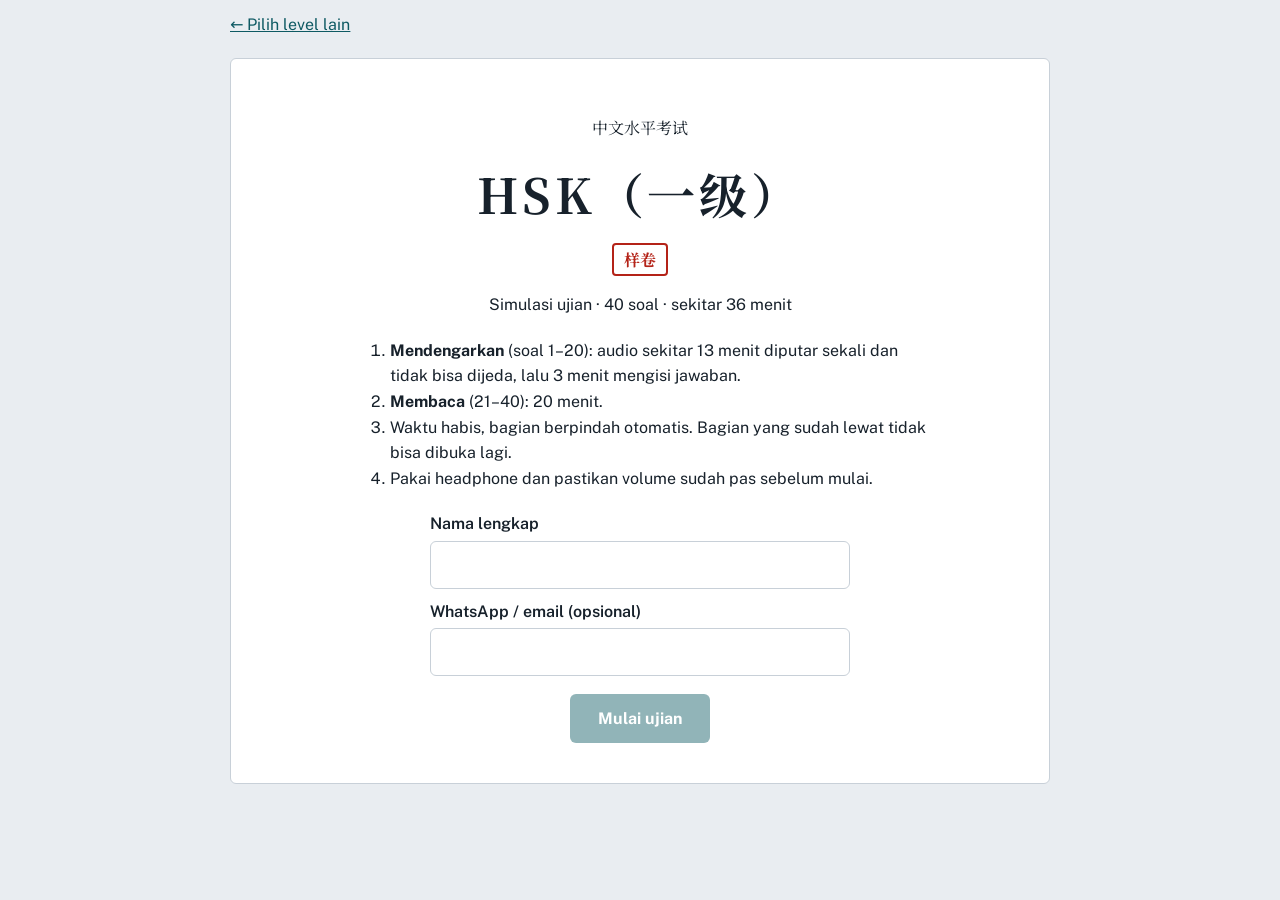
==== hsk1/index.html @ e634d847 "Add HSK 1 mock test and a mistake log for every level Co-Authored-By: Claude Opus 5.5 <noreply@anthr" ====
<!doctype html>
<html lang="id"><head><meta charset="utf-8">
<meta name="viewport" content="width=device-width, initial-scale=1, viewport-fit=cover">
<title>HSK 1 Mock Test</title>
<link rel="manifest" href="/manifest.webmanifest">
<meta name="theme-color" content="#0e5a63">
<link rel="icon" type="image/png" sizes="32x32" href="/icons/favicon-32.png">
<link rel="apple-touch-icon" href="/icons/apple-touch-icon.png">
<meta name="apple-mobile-web-app-capable" content="yes">
<meta name="mobile-web-app-capable" content="yes">
<meta name="apple-mobile-web-app-title" content="HSK Simulator">
<link href="https://fonts.googleapis.com/css2?family=Noto+Serif+SC:wght@400;700&family=Public+Sans:wght@400;600;700&display=swap" rel="stylesheet">
<style>
:root{--bg:#e9edf1;--paper:#fff;--ink:#17212b;--mute:#5b6773;--line:#c8d0d8;--on:#0e5a63;--onbg:#dff0f2;--red:#b42318;--ok:#1b7a3d;box-sizing:border-box;padding-top:env(safe-area-inset-top,0px);padding-bottom:env(safe-area-inset-bottom,0px)}
@media (prefers-color-scheme:dark){:root:not([data-theme="light"]){--bg:#10161c;--paper:#18212a;--ink:#e8edf1;--mute:#9aa7b3;--line:#33404c;--on:#5cc4cf;--onbg:#173238;--red:#ff8a7a;--ok:#6fd08c}}
:root[data-theme="dark"]{--bg:#10161c;--paper:#18212a;--ink:#e8edf1;--mute:#9aa7b3;--line:#33404c;--on:#5cc4cf;--onbg:#173238;--red:#ff8a7a;--ok:#6fd08c}
html{scroll-padding-top:150px}
body{margin:0;background:var(--bg);color:var(--ink);font:16px/1.6 "Public Sans",system-ui,sans-serif}
.zh{font-family:"Noto Serif SC","Songti SC","SimSun",serif}
main{max-width:820px;margin:0 auto;padding:12px 12px 60px}
.paper{background:var(--paper);border:1px solid var(--line);border-radius:6px;padding:20px 22px;margin:12px 0}
.cover{text-align:center;padding:40px 22px}
.cover h1{font-size:3rem;margin:.2em 0;letter-spacing:.08em}
.cover ol{text-align:left;max-width:540px;margin:20px auto}
.seal{display:inline-block;border:2px solid var(--red);color:var(--red);padding:2px 10px;border-radius:4px;font-weight:700}
.back{display:inline-block;margin-bottom:8px;color:var(--on)}
button{font:inherit;cursor:pointer}
.go{background:var(--on);color:var(--paper);border:0;border-radius:6px;padding:12px 28px;font-weight:700}
.go:disabled{opacity:.45;cursor:not-allowed}
.who{max-width:420px;margin:0 auto 18px;text-align:left;display:grid;gap:10px}.who label{display:grid;gap:4px;font-weight:600}.who input{font:inherit;padding:10px;border:1px solid var(--line);border-radius:6px;background:var(--paper);color:var(--ink)}
.bar{position:sticky;top:env(safe-area-inset-top,0px);z-index:5;background:var(--paper);border-bottom:2px solid var(--on);padding:8px 12px}
.bar .row{max-width:820px;margin:0 auto;display:flex;gap:12px;align-items:center;flex-wrap:wrap}
.bar .nm{flex:1;min-width:140px}.bar small{display:block;color:var(--mute)}
.tm{font:700 1.9rem/1 "Public Sans",sans-serif;font-variant-numeric:tabular-nums}.tm.low{color:var(--red)}
.fin{background:none;border:1px solid var(--line);color:var(--ink);border-radius:6px;padding:6px 12px}
.chips{max-width:820px;margin:6px auto 0;display:flex;flex-wrap:wrap;gap:4px}
.chip{min-width:30px;height:26px;border:1px solid var(--line);background:none;color:var(--mute);border-radius:4px;font-size:.8rem;padding:0}
.chip.done{background:var(--on);border-color:var(--on);color:var(--paper)}
.blk h2{margin:0 0 4px;font-size:1.15rem}.note{color:var(--mute);margin:0 0 10px}
.pz{display:inline-flex;flex-direction:column;align-items:flex-start;line-height:1.25}
.pz small{font-family:"Public Sans",sans-serif;color:var(--mute);font-size:.72rem}
.imgs{display:grid;grid-template-columns:repeat(auto-fill,minmax(140px,1fr));gap:10px;margin:10px 0}
.imgs figure{margin:0;text-align:center;background:#fff;border:1px solid var(--line);border-radius:6px;padding:6px}
.imgs img{max-width:100%;height:110px;object-fit:contain}.imgs figcaption{font-weight:700;color:#17212b}
.bank{display:grid;grid-template-columns:repeat(auto-fit,minmax(150px,1fr));gap:6px 14px;padding:10px 14px;margin:8px 0;background:var(--bg);border-radius:6px}
.bank div{display:flex;gap:8px;align-items:flex-end}
.q{display:flex;gap:10px;align-items:flex-start;flex-wrap:wrap;padding:10px 0;border-top:1px solid var(--line)}
.no{min-width:28px;font-variant-numeric:tabular-nums}
.t{flex:1 1 280px;font-size:1.08rem;display:flex;flex-direction:column;gap:6px}
.t .star{color:var(--mute)}
.opts{display:grid;grid-template-columns:repeat(auto-fit,minmax(150px,1fr));gap:6px;flex-basis:100%;padding-left:38px}
.opts.l{display:flex;flex-wrap:wrap}
.ch{border:1px solid var(--line);background:var(--paper);color:var(--ink);border-radius:6px;min-height:44px;padding:6px 12px;text-align:left;display:flex;gap:8px;align-items:flex-end}
.opts.l .ch{min-width:46px;justify-content:center}
.ch.on{background:var(--on);border-color:var(--on);color:var(--paper)}.ch.on small{color:var(--paper)}
.ch.pic{flex-direction:column;align-items:center;background:#fff;color:#17212b;padding:6px}.ch.pic img{height:96px;max-width:100%;object-fit:contain}
.ch.pic.on{outline:3px solid var(--on);outline-offset:-3px;background:var(--onbg)}
:focus-visible{outline:3px solid var(--on);outline-offset:2px}
.sum{display:grid;grid-template-columns:repeat(auto-fit,minmax(150px,1fr));gap:10px}
.card{border:1px solid var(--line);border-radius:6px;padding:12px}.card b{font-size:1.8rem;display:block}
table{width:100%;border-collapse:collapse;font-size:.92rem}th,td{padding:5px 8px;border-bottom:1px solid var(--line);text-align:left}
.r-ok td:last-child{color:var(--ok)}.r-no td:last-child{color:var(--red)}
.tw{overflow-x:auto}.sent{font-weight:600}
</style></head><body>
<form name="hasil-hsk1" data-netlify="true" netlify-honeypot="bot-field" hidden>
<input name="bot-field"><input name="nama"><input name="kontak"><input name="mendengarkan"><input name="membaca"><input name="total_otomatis"><input name="mulai"><input name="selesai"><input name="durasi_menit"><textarea name="jawaban_1_40"></textarea>
</form>
<main id="app"></main>
<audio id="au" preload="auto" src="listening.mp3"></audio>
<script>
const KEY='CABAC'+'CAABC'+'EFBDA'+'ABCAC'+'FADBC'+'DECBA'+'FABCE'+'BBCCA';
const k=n=>KEY[n-1];
// [pinyin, hanzi]
const OP={
6:[['xīngqīsì','星期四'],['sān kuài qián','三块钱'],['wǔ kǒu rén','五口人']],
7:[['qiánbian','前边'],['zuò fàn','做饭'],['bú kèqi','不客气']],
8:[['bú huì','不会'],['xiě zì','写字'],['zuótiān wǎnshang','昨天晚上']],
9:[['hǎowánr','好玩儿'],['wán diànnǎo','玩电脑'],['shàng dàxué le','上大学了']],
10:[['Hànyǔ kè','汉语课'],['nán xuéshēng','男学生'],['wǒ yě bú rènshi','我也不认识']],
16:[['bìng le','病了'],['méi lái shàngxué','没来上学'],['bù xiǎng shuìjiào','不想睡觉']],
17:[['mài chē','卖车'],['dǎ diànhuà','打电话'],['zhǎo shǒujī','找手机']],
18:[['hěn xīn','很新'],['tài guì le','太贵了'],['bù hǎokàn','不好看']],
19:[['xuéxiào lǐbian','学校里边'],['yīyuàn hòubian','医院后边'],['chāoshì hòumiàn','超市后面']],
20:[['yí gè yuè','一个月'],['sān gè yuè','三个月'],['liù gè yuè','六个月']],
36:[['xiǎoxuéshēng','小学生'],['tā de jiārén','他的家人'],['tā nánpéngyou','他男朋友']],
37:[['shàngbān','上班'],['kàn diànyǐng','看电影'],['jiàn tóngxué','见同学']],
38:[['bāozi','包子'],['miànbāo','面包'],['miàntiáor','面条儿']],
39:[['','8:00'],['','9:00'],['','9:30']],
40:[['gōngzuò máng','工作忙'],['hái zài dúshū','还在读书'],['dào guówài le','到国外了']]};
const TX={
21:['Wáng xiānsheng, zàijiàn.','王先生，再见。'],22:['Dìdi hěn ài chàng gē.','弟弟很爱唱歌。'],23:['Zǎofàn chī jīdàn hé niúnǎi, zěnmeyàng?','早饭吃鸡蛋和牛奶，怎么样？'],24:['Jīntiān shì mèimei shàng xiǎoxué de dì-yī tiān.','今天是妹妹上小学的第一天。'],25:['Zǎoshang xià yǔ le, yǒudiǎnr lěng.','早上下雨了，有点儿冷。'],
26:['Tā shì shéi?','她是谁？'],27:['Duìbuqǐ.','对不起。'],28:["Nǐ nǚ'ér duō dà le?",'你女儿多大了？'],29:['Nǐ zěnme huí xuéxiào?','你怎么回学校？'],30:['Qǐngwèn, zhège diànshì duōshao qián?','请问，这个电视多少钱？'],
31:['Jīntiān shūdiàn li yǒu (　) duō xiǎopéngyǒu.','今天书店里有（　）多小朋友。'],32:['Tāmen (　) xuéle Zhōngwén.','他们（　）学了中文。'],33:['Wǒ juéde dì-èr gè bēizi (　), mǎi nàge ba.','我觉得第二个杯子（　），买那个吧。'],34:['Xiàkè, tóngxuémen (　) yíxià.','下课，同学们（　）一下。'],35:['A: Nǐ shuō shénme? Wǒ méi tīngjiàn.  B: Wǒ shuō, wǒ míngtiān báitiān yǒu (　), bù néng lái le.','A：你说什么？我没听见。　B：我说，我明天白天有（　），不能来了。'],
36:['Tā jiào Duōduo, shì wǒ de hǎopéngyou, yě shì wǒ de jiārén.','它叫多多，是我的好朋友，也是我的家人。','“Duōduo” shì:','★“多多”是：'],
37:['Wǒ xīngqītiān bú shàngbān, yào hé háizi qù kàn diànyǐng.','我星期天不上班，要和孩子去看电影。','Tā xīngqītiān yào:','★ 他星期天要：'],
38:['Māma zhōngwǔ zuòle miàntiáor, dàjiā dōu juéde hǎochī.','妈妈中午做了面条儿，大家都觉得好吃。','Dàjiā juéde shénme hǎochī?','★ 大家觉得什么好吃？'],
39:['Bā diǎn tài zǎo le, wǒmen jiǔ diǎn bàn jiàn ba.','八点太早了，我们九点半见吧。','Tā xiǎng jǐ diǎn jiàn?','★ 他想几点见？'],
40:['Wǒ jiějie shì yīshēng, tā gōngzuò hěn máng.','我姐姐是医生，她工作很忙。','Jiějie:','★ 姐姐：']};
const pz=(p,z)=>`<span class="pz">${p?`<small>${p}</small>`:''}<span class="zh">${z}</span></span>`;
const R=(a,b)=>Array.from({length:b-a+1},(_,i)=>a+i);
const IMG=(pre,n)=>`<div class="imgs">${'ABCDEF'.slice(0,n).split('').map(L=>`<figure><img src="img/${pre}${L}.jpg" alt="Gambar ${L}"><figcaption>${L}</figcaption></figure>`).join('')}</div>`;
const BANK=a=>`<div class="bank">${a.map(x=>`<div><b>${x[0]}</b>${pz(x[1],x[2])}</div>`).join('')}</div>`;
const B=[
{sec:0,title:'第一部分',note:'第 1～5 题：听录音，选出正确的图片。',qs:R(1,5),kind:'pic3'},
{sec:0,title:'第二部分',note:'第 6～10 题：听录音，选出正确答案。',qs:R(6,10),kind:'op'},
{sec:0,title:'第三部分',note:'第 11～15 题：听对话，选出对应的图片。例如：你好！很高兴认识你。→ C',html:IMG('l',6),qs:R(11,15),kind:'let6'},
{sec:0,title:'第四部分',note:'第 16～20 题：听录音和问题，选出正确答案。',qs:R(16,20),kind:'op'},
{sec:1,title:'第一部分',note:'第 21～25 题：选出与句子对应的图片。例如：我很喜欢这本书。→ E',html:IMG('r',6),qs:R(21,25),kind:'let6'},
{sec:1,title:'第二部分',note:'第 26～30 题：选出合适的回答。例如：你喝水吗？→ F',html:BANK([['A','yuán.','2500 元。'],['B','Zuò chūzūchē.','坐出租车。'],['C','Shí suì le.','十岁了。'],['D','Wǒ nǚpéngyou.','我女朋友。'],['E','Méi guānxi.','没关系。'],['F','Hǎo de, xièxie!','好的，谢谢！']]),qs:R(26,30),kind:'let6'},
{sec:1,title:'第三部分',note:'第 31～35 题：选词填空。例如：你（D）什么名字？',html:BANK([['A','shàngwǔ','上午'],['B','piàoliang','漂亮'],['C','xiūxi','休息'],['D','jiào','叫'],['E','shì','事'],['F','hěn','很']]),qs:R(31,35),kind:'let6'},
{sec:1,title:'第四部分',note:'第 36～40 题：读句子，选出正确答案。',qs:R(36,40),kind:'op'}];
const KIND={};B.forEach(b=>b.qs.forEach(n=>KIND[n]=b.kind));
const ST=[{n:'听力 · Mendengarkan',a:1,b:20},{n:'阅读 · Membaca',a:21,b:40,min:20}];
const PART=n=>(n<=20?'Mendengarkan':'Membaca')+' · Bagian '+(((n-1)%20)/5+1|0);
const $=s=>document.querySelector(s),app=$('#app'),au=$('#au'),A={};
let stage=-1,end=0,timer,U={nama:'',kontak:''},T0=0;
const fmt=s=>String(Math.floor(s/60)).padStart(2,'0')+':'+String(s%60).padStart(2,'0');
const btn=(n,v,inner,cls='')=>`<button type="button" class="ch ${cls}${A[n]==v?' on':''}" data-n="${n}" data-v="${v}">${inner}</button>`;
function intro(){app.innerHTML=`<a class="back" href="../">← Pilih level lain</a><section class="paper cover"><p class="zh">中文水平考试</p><h1 class="zh">HSK（一级）</h1><span class="seal zh">样卷</span>
<p>Simulasi ujian · 40 soal · sekitar 36 menit</p>
<ol><li><b>Mendengarkan</b> (soal 1–20): audio sekitar 13 menit diputar sekali dan tidak bisa dijeda, lalu 3 menit mengisi jawaban.</li><li><b>Membaca</b> (21–40): 20 menit.</li><li>Waktu habis, bagian berpindah otomatis. Bagian yang sudah lewat tidak bisa dibuka lagi.</li><li>Pakai headphone dan pastikan volume sudah pas sebelum mulai.</li></ol>
<div class="who"><label>Nama lengkap<input id="nm" autocomplete="name" required></label><label>WhatsApp / email (opsional)<input id="kt" autocomplete="email"></label></div>
<button class="go" id="start" disabled>Mulai ujian</button></section>`;
const nm=$('#nm'),kt=$('#kt'),st=$('#start');nm.oninput=()=>st.disabled=!nm.value.trim();
st.onclick=()=>{U={nama:nm.value.trim(),kontak:kt.value.trim()};T0=Date.now();run(0)}}
function qHTML(n){const K=KIND[n],no=`<b class="no">${n}</b>`,t=TX[n];
const txt=t?`<span class="t">${pz(t[0],t[1])}${t[2]?`<span class="star">${pz(t[2],t[3])}</span>`:''}</span>`:'';
if(K=='pic3')return `<div class="q" id="q${n}">${no}<div class="opts">${'ABC'.split('').map(L=>btn(n,L,`<img src="img/q${n}${L}.jpg" alt="Gambar ${L}"><b>${L}</b>`,'pic')).join('')}</div></div>`;
if(K=='let6')return `<div class="q" id="q${n}">${no}${txt}<div class="opts l">${'ABCDEF'.split('').map(L=>btn(n,L,`<b>${L}</b>`)).join('')}</div></div>`;
return `<div class="q" id="q${n}">${no}${txt}<div class="opts">${OP[n].map((o,i)=>btn(n,'ABC'[i],`<b>${'ABC'[i]}</b>${pz(o[0],o[1])}`)).join('')}</div></div>`}
function bHTML(b){return `<section class="paper blk"><h2 class="zh">${b.title}</h2>${b.note?`<p class="note zh">${b.note}</p>`:''}${b.html||''}${b.qs.map(qHTML).join('')}</section>`}
function run(i){stage=i;const S=ST[i];
const dur=isFinite(au.duration)?Math.ceil(au.duration):795;
end=Date.now()+(i==0?dur+180:S.min*60)*1000;
let c='';for(let n=S.a;n<=S.b;n++)c+=`<button class="chip${A[n]?' done':''}" id="c${n}" data-go="${n}">${n}</button>`;
app.innerHTML=`<header class="bar"><div class="row"><div class="nm"><b class="zh">${S.n}</b><small id="lab"></small></div><span class="tm" id="tm" role="timer">--:--</span><button class="fin" id="fin">Selesai bagian ini</button><button class="fin" id="pl" hidden>Putar audio</button></div><div class="chips">${c}</div></header>`+B.filter(b=>b.sec==i).map(bHTML).join('');
scrollTo(0,0);
$('#fin').onclick=function(){if(this.dataset.c)return next();this.dataset.c=1;this.textContent=(stage==0&&!au.ended)?'Audio akan berhenti. Klik lagi':'Yakin? Klik lagi';setTimeout(()=>{delete this.dataset.c;this.textContent='Selesai bagian ini'},4000)};
if(i==0){$('#pl').onclick=()=>{au.play();$('#pl').hidden=true};au.currentTime=0;au.play().catch(()=>{$('#pl').hidden=false})}
clearInterval(timer);timer=setInterval(tick,500);tick()}
function tick(){const s=Math.max(0,Math.round((end-Date.now())/1000)),t=$('#tm');if(!t)return;t.textContent=fmt(s);t.classList.toggle('low',s<180);
const lab=$('#lab');if(stage==0){lab.textContent=au.ended?'Audio selesai. Isi dan periksa jawabanmu.':'Audio sedang diputar'}else lab.textContent='Sisa waktu bagian ini';
if(s<=0)next()}
function next(){au.pause();clearInterval(timer);stage<1?run(stage+1):result()}
app.addEventListener('click',e=>{const b=e.target.closest('.ch');if(b){const n=b.dataset.n;A[n]=A[n]==b.dataset.v?'':b.dataset.v;document.querySelectorAll(`.ch[data-n="${n}"]`).forEach(x=>x.classList.toggle('on',x.dataset.v==A[n]));mark(n);return}
const g=e.target.closest('[data-go]');if(g)$('#q'+g.dataset.go)?.scrollIntoView({behavior:'smooth',block:'start'})});
function mark(n){const c=$('#c'+n);if(c)c.classList.toggle('done',!!A[n])}
const ok=n=>A[n]==k(n);
const cnt=(a,b)=>{let c=0;for(let n=a;n<=b;n++)if(ok(n))c++;return c};
function result(){stage=2;const c1=cnt(1,20),c2=cnt(21,40),tot=c1+c2;let rows='';
for(let n=1;n<=40;n++)rows+=`<tr class="${ok(n)?'r-ok':'r-no'}"><td>${n}</td><td>${A[n]||'–'}</td><td>${k(n)}</td><td>${ok(n)?'Benar':'Salah'}</td></tr>`;
app.innerHTML=`<section class="paper" id="res"><h2>Hasil ujian</h2><div class="sum" id="sum"><div class="card"><span class="zh">听力 Mendengarkan</span><b>${c1}/20</b>${c1*5}%</div><div class="card"><span class="zh">阅读 Membaca</span><b>${c2}/20</b>${c2*5}%</div><div class="card"><span>Total</span><b>${tot}/40</b>${Math.round(tot/40*100)}%</div></div>
<p class="note">Persentase adalah perkiraan sederhana (jumlah benar dibagi jumlah soal), bukan konversi skor resmi HSK.</p></section>
<section class="paper"><h2>Lembar jawaban 1–40</h2><div class="tw"><table><thead><tr><th>No</th><th>Jawabanmu</th><th>Kunci</th><th>Hasil</th></tr></thead><tbody>${rows}</tbody></table></div><p><button class="go" onclick="location.reload()">Ulangi ujian</button></p></section>`;
scrollTo(0,0);send(c1,c2);
HSKLog.render($('#res'),{level:'HSK 1',name:U.nama,items:R(1,40).filter(n=>!ok(n)).map(n=>({q:n,section:PART(n),text:TX[n]?TX[n][1]+(TX[n][3]?' '+TX[n][3]:''):'',my:A[n],key:k(n)}))})}
function send(c1,c2){const t1=Date.now(),
d={'form-name':'hasil-hsk1',nama:U.nama,kontak:U.kontak,mendengarkan:c1+'/20',membaca:c2+'/20',total_otomatis:(c1+c2)+'/40',
mulai:new Date(T0).toLocaleString('id-ID'),selesai:new Date(t1).toLocaleString('id-ID'),durasi_menit:String(Math.round((t1-T0)/60000)),
jawaban_1_40:R(1,40).map(n=>`${n}:${A[n]||'-'}${ok(n)?'✓':'✗'}`).join(' ')};
const m=document.createElement('p');m.className='sent';m.textContent='Mengirim hasil…';$('#sum').after(m);
fetch('/',{method:'POST',headers:{'Content-Type':'application/x-www-form-urlencoded'},body:new URLSearchParams(d).toString()})
.then(r=>{if(!r.ok)throw 0;m.textContent='✓ Hasil sudah terkirim ke guru.';m.style.color='var(--ok)'})
.catch(()=>{m.textContent='Hasil gagal terkirim. Screenshot halaman ini dan kirim ke guru.';m.style.color='var(--red)'})}
intro();
</script>
<script src="/log.js"></script>
<script>if('serviceWorker' in navigator)addEventListener('load',()=>navigator.serviceWorker.register('/sw.js').catch(()=>{}))</script>
</body></html>
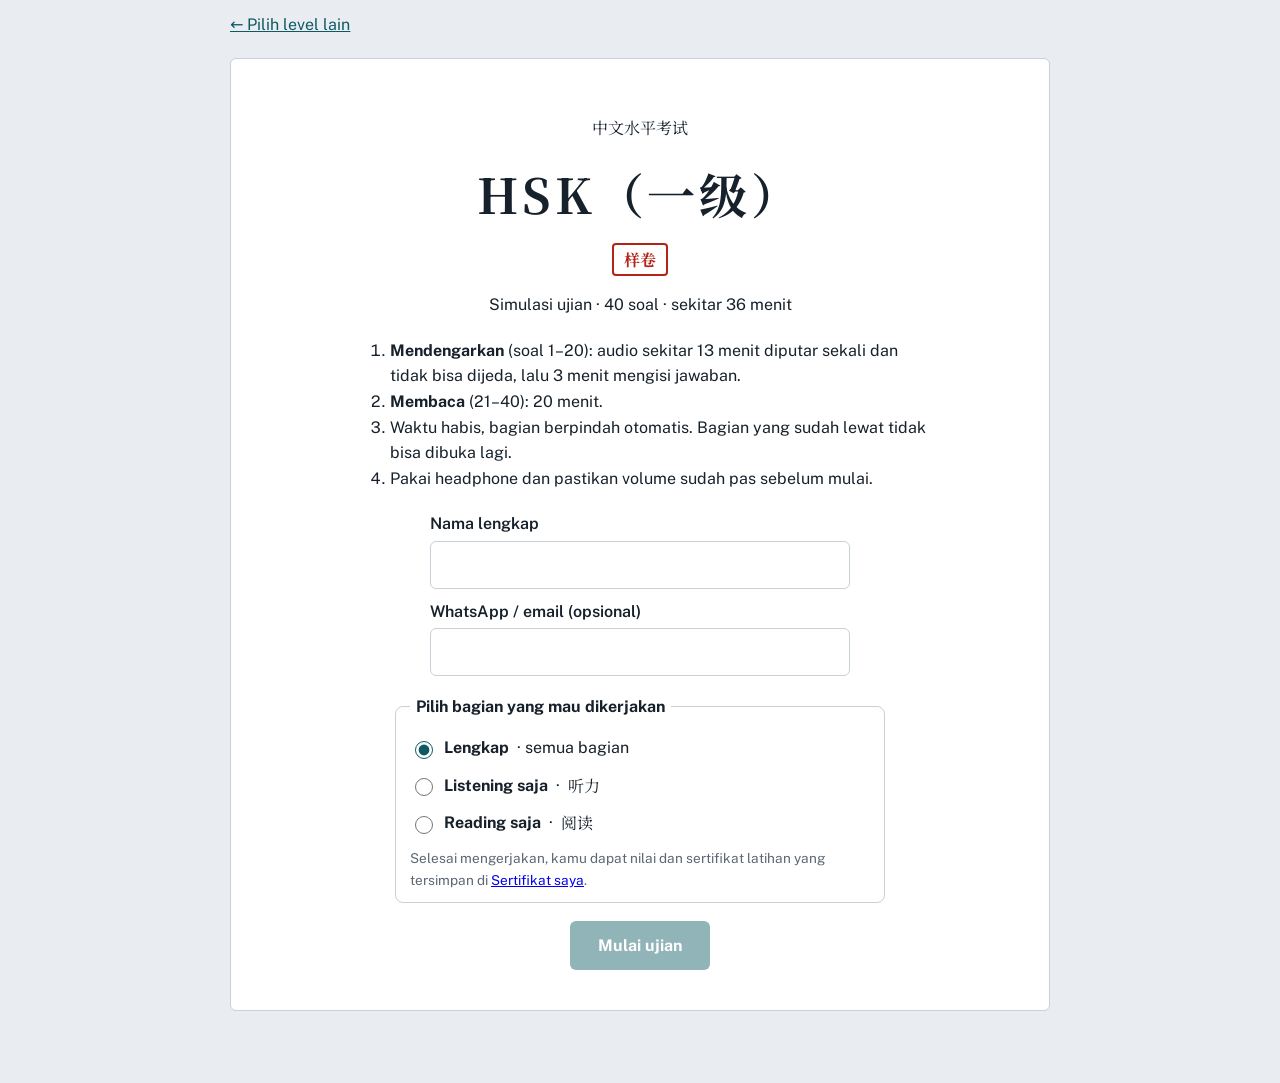
==== commit 375a744e: "Section picker, practice certificates, and My Certificates page Co-Authored-By: Claude Opus 5.5 <nor" ====
--- a/hsk1/index.html
+++ b/hsk1/index.html
@@ -66,6 +66,7 @@
 <input name="bot-field"><input name="nama"><input name="kontak"><input name="mendengarkan"><input name="membaca"><input name="total_otomatis"><input name="mulai"><input name="selesai"><input name="durasi_menit"><textarea name="jawaban_1_40"></textarea>
 </form>
 <main id="app"></main>
+<script src="/cert.js"></script>
 <audio id="au" preload="auto" src="listening.mp3"></audio>
 <script>
 const KEY='CABAC'+'CAABC'+'EFBDA'+'ABCAC'+'FADBC'+'DECBA'+'FABCE'+'BBCCA';
@@ -111,6 +112,7 @@
 {sec:1,title:'第四部分',note:'第 36～40 题：读句子，选出正确答案。',qs:R(36,40),kind:'op'}];
 const KIND={};B.forEach(b=>b.qs.forEach(n=>KIND[n]=b.kind));
 const ST=[{n:'听力 · Mendengarkan',a:1,b:20},{n:'阅读 · Membaca',a:21,b:40,min:20}];
+CERT.setup({level:1,title:'HSK 1 · 样卷',sections:[{key:'L',zh:'听力',en:'Listening',stage:0,items:()=>CERT.items(1,20)},{key:'R',zh:'阅读',en:'Reading',stage:1,items:()=>CERT.items(21,40)}]});
 const PART=n=>(n<=20?'Mendengarkan':'Membaca')+' · Bagian '+(((n-1)%20)/5+1|0);
 const $=s=>document.querySelector(s),app=$('#app'),au=$('#au'),A={};
 let stage=-1,end=0,timer,U={nama:'',kontak:''},T0=0;
@@ -120,9 +122,9 @@
 <p>Simulasi ujian · 40 soal · sekitar 36 menit</p>
 <ol><li><b>Mendengarkan</b> (soal 1–20): audio sekitar 13 menit diputar sekali dan tidak bisa dijeda, lalu 3 menit mengisi jawaban.</li><li><b>Membaca</b> (21–40): 20 menit.</li><li>Waktu habis, bagian berpindah otomatis. Bagian yang sudah lewat tidak bisa dibuka lagi.</li><li>Pakai headphone dan pastikan volume sudah pas sebelum mulai.</li></ol>
 <div class="who"><label>Nama lengkap<input id="nm" autocomplete="name" required></label><label>WhatsApp / email (opsional)<input id="kt" autocomplete="email"></label></div>
-<button class="go" id="start" disabled>Mulai ujian</button></section>`;
+${CERT.picker()}<button class="go" id="start" disabled>Mulai ujian</button></section>`;
 const nm=$('#nm'),kt=$('#kt'),st=$('#start');nm.oninput=()=>st.disabled=!nm.value.trim();
-st.onclick=()=>{U={nama:nm.value.trim(),kontak:kt.value.trim()};T0=Date.now();run(0)}}
+st.onclick=()=>{U={nama:nm.value.trim(),kontak:kt.value.trim()};T0=Date.now();CERT.start();run(CERT.first())}}
 function qHTML(n){const K=KIND[n],no=`<b class="no">${n}</b>`,t=TX[n];
 const txt=t?`<span class="t">${pz(t[0],t[1])}${t[2]?`<span class="star">${pz(t[2],t[3])}</span>`:''}</span>`:'';
 if(K=='pic3')return `<div class="q" id="q${n}">${no}<div class="opts">${'ABC'.split('').map(L=>btn(n,L,`<img src="img/q${n}${L}.jpg" alt="Gambar ${L}"><b>${L}</b>`,'pic')).join('')}</div></div>`;
@@ -141,7 +143,7 @@
 function tick(){const s=Math.max(0,Math.round((end-Date.now())/1000)),t=$('#tm');if(!t)return;t.textContent=fmt(s);t.classList.toggle('low',s<180);
 const lab=$('#lab');if(stage==0){lab.textContent=au.ended?'Audio selesai. Isi dan periksa jawabanmu.':'Audio sedang diputar'}else lab.textContent='Sisa waktu bagian ini';
 if(s<=0)next()}
-function next(){au.pause();clearInterval(timer);stage<1?run(stage+1):result()}
+function next(){au.pause();clearInterval(timer);CERT.after(stage)!=null?run(CERT.after(stage)):result()}
 app.addEventListener('click',e=>{const b=e.target.closest('.ch');if(b){const n=b.dataset.n;A[n]=A[n]==b.dataset.v?'':b.dataset.v;document.querySelectorAll(`.ch[data-n="${n}"]`).forEach(x=>x.classList.toggle('on',x.dataset.v==A[n]));mark(n);return}
 const g=e.target.closest('[data-go]');if(g)$('#q'+g.dataset.go)?.scrollIntoView({behavior:'smooth',block:'start'})});
 function mark(n){const c=$('#c'+n);if(c)c.classList.toggle('done',!!A[n])}
@@ -153,7 +155,7 @@
 <p class="note">Persentase adalah perkiraan sederhana (jumlah benar dibagi jumlah soal), bukan konversi skor resmi HSK.</p></section>
 <section class="paper"><h2>Lembar jawaban 1–40</h2><div class="tw"><table><thead><tr><th>No</th><th>Jawabanmu</th><th>Kunci</th><th>Hasil</th></tr></thead><tbody>${rows}</tbody></table></div><p><button class="go" onclick="location.reload()">Ulangi ujian</button></p></section>`;
 scrollTo(0,0);send(c1,c2);
-HSKLog.render($('#res'),{level:'HSK 1',name:U.nama,items:R(1,40).filter(n=>!ok(n)).map(n=>({q:n,section:PART(n),text:TX[n]?TX[n][1]+(TX[n][3]?' '+TX[n][3]:''):'',my:A[n],key:k(n)}))})}
+CERT.finish();HSKLog.render($('#res'),{level:'HSK 1',name:U.nama,items:R(1,40).filter(n=>!ok(n)).map(n=>({q:n,section:PART(n),text:TX[n]?TX[n][1]+(TX[n][3]?' '+TX[n][3]:''):'',my:A[n],key:k(n)}))})}
 function send(c1,c2){const t1=Date.now(),
 d={'form-name':'hasil-hsk1',nama:U.nama,kontak:U.kontak,mendengarkan:c1+'/20',membaca:c2+'/20',total_otomatis:(c1+c2)+'/40',
 mulai:new Date(T0).toLocaleString('id-ID'),selesai:new Date(t1).toLocaleString('id-ID'),durasi_menit:String(Math.round((t1-T0)/60000)),
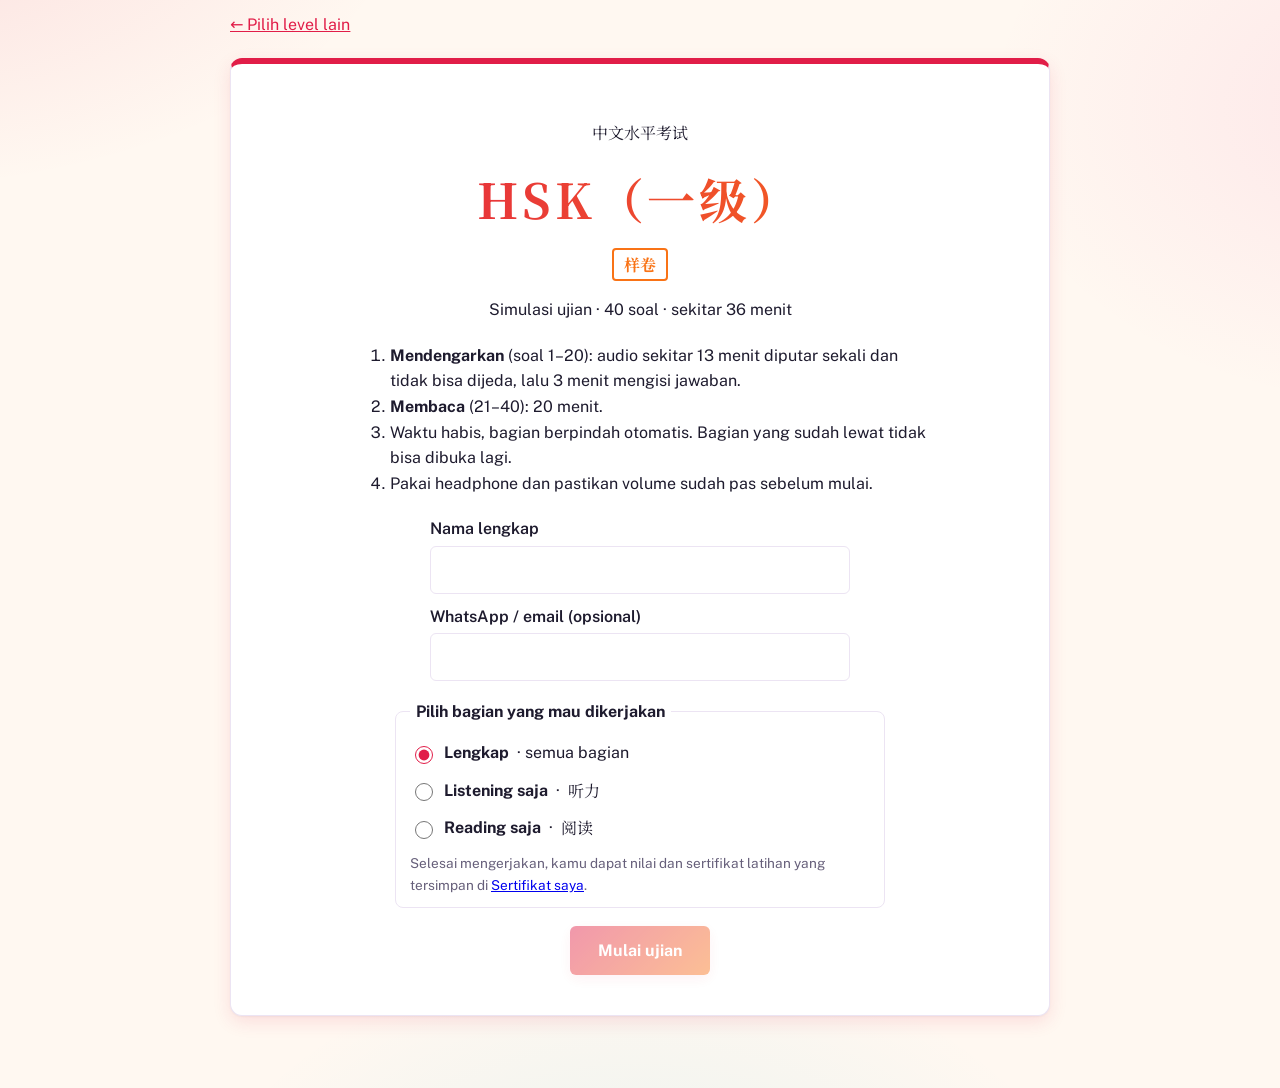
==== commit f3457d0d: "Colourful theme with per-level accent colours Co-Authored-By: Claude Opus 5.5 <noreply@anthropic.com" ====
--- a/hsk1/index.html
+++ b/hsk1/index.html
@@ -1,5 +1,5 @@
 <!doctype html>
-<html lang="id"><head><meta charset="utf-8">
+<html lang="id" data-lv="1"><head><meta charset="utf-8">
 <meta name="viewport" content="width=device-width, initial-scale=1, viewport-fit=cover">
 <title>HSK 1 Mock Test</title>
 <link rel="manifest" href="/manifest.webmanifest">
@@ -61,7 +61,8 @@
 table{width:100%;border-collapse:collapse;font-size:.92rem}th,td{padding:5px 8px;border-bottom:1px solid var(--line);text-align:left}
 .r-ok td:last-child{color:var(--ok)}.r-no td:last-child{color:var(--red)}
 .tw{overflow-x:auto}.sent{font-weight:600}
-</style></head><body>
+</style>
+<link rel="stylesheet" href="/theme.css"></head><body>
 <form name="hasil-hsk1" data-netlify="true" netlify-honeypot="bot-field" hidden>
 <input name="bot-field"><input name="nama"><input name="kontak"><input name="mendengarkan"><input name="membaca"><input name="total_otomatis"><input name="mulai"><input name="selesai"><input name="durasi_menit"><textarea name="jawaban_1_40"></textarea>
 </form>
--- a/theme.css
+++ b/theme.css
@@ -0,0 +1,86 @@
+/* Colourful theme shared by every page. Loaded after each page's own <style>, so it overrides the base tokens.
+   Each page sets <html data-lv="..."> to pick its accent colour. */
+:root:root{
+  --bg:#fff8f1;--paper:#ffffff;--ink:#1e1b2e;--mute:#665f7a;--line:#ece4f3;
+  --on:#7c3aed;--onbg:#f1eafe;--on2:#ec4899;--red:#e11d48;--ok:#059669;
+  --glow:rgba(124,58,237,.12);
+}
+:root:root[data-lv="1"]{--on:#e11d48;--on2:#f97316;--onbg:#ffe4ea;--glow:rgba(225,29,72,.12)}
+:root:root[data-lv="2"]{--on:#ea580c;--on2:#f59e0b;--onbg:#ffedd5;--glow:rgba(234,88,12,.12)}
+:root:root[data-lv="3"]{--on:#b45309;--on2:#eab308;--onbg:#fef3c7;--glow:rgba(202,138,4,.14)}
+:root:root[data-lv="4"]{--on:#059669;--on2:#22c55e;--onbg:#d1fae5;--glow:rgba(5,150,105,.12)}
+:root:root[data-lv="5"]{--on:#2563eb;--on2:#06b6d4;--onbg:#dbeafe;--glow:rgba(37,99,235,.12)}
+:root:root[data-lv="6"]{--on:#9333ea;--on2:#d946ef;--onbg:#f3e8ff;--glow:rgba(147,51,234,.12)}
+:root:root[data-lv="log"]{--on:#db2777;--on2:#f472b6;--onbg:#fce7f3;--glow:rgba(219,39,119,.12)}
+:root:root[data-lv="kata"]{--on:#0d9488;--on2:#14b8a6;--onbg:#ccfbf1;--glow:rgba(13,148,136,.12)}
+:root:root[data-lv="cert"]{--on:#d97706;--on2:#f59e0b;--onbg:#fef3c7;--glow:rgba(217,119,6,.14)}
+@media (prefers-color-scheme:dark){
+  :root:root:not([data-theme="light"]){--bg:#141024;--paper:#1e1934;--ink:#f1edfb;--mute:#aaa3c4;--line:#342c52;--on:#a78bfa;--onbg:#2d2350;--on2:#f472b6;--red:#fb7185;--ok:#34d399;--glow:rgba(167,139,250,.18)}
+  :root:root:not([data-theme="light"])[data-lv="1"]{--on:#fb7185;--on2:#fdba74;--onbg:#3b1726}
+  :root:root:not([data-theme="light"])[data-lv="2"]{--on:#fb923c;--on2:#fcd34d;--onbg:#3a2112}
+  :root:root:not([data-theme="light"])[data-lv="3"]{--on:#facc15;--on2:#fde68a;--onbg:#3a2f0b}
+  :root:root:not([data-theme="light"])[data-lv="4"]{--on:#34d399;--on2:#86efac;--onbg:#0f3328}
+  :root:root:not([data-theme="light"])[data-lv="5"]{--on:#60a5fa;--on2:#67e8f9;--onbg:#13274a}
+  :root:root:not([data-theme="light"])[data-lv="6"]{--on:#c084fc;--on2:#f0abfc;--onbg:#2e1846}
+  :root:root:not([data-theme="light"])[data-lv="log"]{--on:#f472b6;--on2:#f9a8d4;--onbg:#3b1530}
+  :root:root:not([data-theme="light"])[data-lv="kata"]{--on:#2dd4bf;--on2:#5eead4;--onbg:#0f332f}
+  :root:root:not([data-theme="light"])[data-lv="cert"]{--on:#fbbf24;--on2:#fcd34d;--onbg:#3a2a0c}
+}
+
+/* page background: soft colour blobs */
+body{background:
+  radial-gradient(900px 500px at -10% -10%,var(--glow),transparent 60%),
+  radial-gradient(700px 500px at 110% 10%,rgba(236,72,153,.10),transparent 60%),
+  radial-gradient(800px 600px at 50% 120%,rgba(6,182,212,.10),transparent 60%),
+  var(--bg) fixed}
+
+/* surfaces */
+.paper,.box,.it,.st,.ce,.empty,.tw,.stat,.card:not(.multi):not(a){box-shadow:0 1px 2px rgba(30,27,46,.04),0 6px 18px var(--glow)}
+.paper{border-color:var(--line);border-radius:12px}
+.cover{border-top:6px solid var(--on)}
+.cover h1{background:linear-gradient(90deg,var(--on),var(--on2));-webkit-background-clip:text;background-clip:text;color:transparent}
+.seal{border-color:var(--on2)!important;color:var(--on2)!important}
+
+/* buttons */
+.go,.btn.p,.bar .p,.lg-b .p,.act .p,.hr-pop .b .sv:not(.done),.ce .act .p,dialog .p,.ct-act .go{
+  background:linear-gradient(135deg,var(--on),var(--on2))!important;border:0!important;color:#fff!important;box-shadow:0 4px 14px var(--glow)}
+.go:hover,.btn.p:hover{filter:brightness(1.05)}
+.fin,.btn:not(.p):not(.d){border-color:var(--on);color:var(--on)}
+
+/* test header bar */
+.bar{border-bottom:0!important;box-shadow:0 2px 0 var(--on),0 6px 16px var(--glow)}
+.bar::before{content:"";position:absolute;inset:0 0 auto 0;height:4px;background:linear-gradient(90deg,var(--on),var(--on2))}
+.tm{color:var(--on)}
+.chip.done,.ch.on{background:linear-gradient(135deg,var(--on),var(--on2))!important;border-color:transparent!important;color:#fff!important}
+.ch:hover{border-color:var(--on)}
+.blk h2,.paper h2{color:var(--on)}
+.bl{color:var(--on);border-bottom-color:var(--on)!important}
+
+/* tabs / chips on menu pages */
+.tabs button.on{color:var(--on)!important;border-bottom-color:var(--on)!important}
+.tabs button.on[data-l]{background:linear-gradient(135deg,var(--on),var(--on2))!important;color:#fff!important;border-color:transparent!important}
+.stats .st b,.sum .card b{color:var(--on)}
+
+/* ---------- home page ---------- */
+html:not([data-lv]) header h1,:root:root[data-lv="home"] header h1{background:linear-gradient(90deg,#7c3aed,#ec4899 45%,#f97316);-webkit-background-clip:text;background-clip:text;color:transparent}
+.lv .card{position:relative;overflow:hidden;border:0;border-radius:16px;--c1:#7c3aed;--c2:#ec4899;--cb:#f1eafe;
+  background:linear-gradient(160deg,var(--cb),var(--paper) 55%);box-shadow:0 2px 0 var(--c1) inset,0 8px 22px rgba(30,27,46,.08)}
+.lv .card::before{content:"";position:absolute;inset:0 0 auto 0;height:6px;background:linear-gradient(90deg,var(--c1),var(--c2))}
+.lv .card .big{color:var(--c1)}.lv .card .tag{background:var(--c1);color:#fff}
+.lv .card .go{background:none!important;box-shadow:none!important;color:var(--c1)!important}
+.lv .card .tests a{color:var(--c1);border-color:color-mix(in srgb,var(--c1) 30%,transparent)}
+.lv .card .tests a:hover{background:var(--cb);border-color:var(--c1)}
+.lv .card[href^="hsk1"]{--c1:#e11d48;--c2:#f97316;--cb:#ffe4ea}
+.lv .card[href^="hsk2"]{--c1:#ea580c;--c2:#f59e0b;--cb:#ffedd5}
+.lv .card[href^="hsk3"]{--c1:#b45309;--c2:#eab308;--cb:#fef3c7}
+.lv .card[href^="hsk4"]{--c1:#059669;--c2:#22c55e;--cb:#d1fae5}
+.lv .card.multi{--c1:#2563eb;--c2:#06b6d4;--cb:#dbeafe}
+.lv .card[href^="hsk6"]{--c1:#9333ea;--c2:#d946ef;--cb:#f3e8ff}
+@media (prefers-color-scheme:dark){:root:not([data-theme="light"]) .lv .card{--cb:color-mix(in srgb,var(--c1) 22%,var(--paper))}
+  :root:not([data-theme="light"]) .lv .card .big,:root:not([data-theme="light"]) .lv .card .go,:root:not([data-theme="light"]) .lv .card .tests a{color:color-mix(in srgb,var(--c1) 55%,#fff)}}
+.logc{border:0!important;border-radius:14px!important;color:#fff!important;box-shadow:0 8px 20px rgba(30,27,46,.12)}
+.logc span{color:rgba(255,255,255,.88)!important}
+.logc[href^="sertifikat"]{background:linear-gradient(135deg,#f59e0b,#ef4444)}
+.logc[href^="log"]{background:linear-gradient(135deg,#ec4899,#8b5cf6)}
+.logc[href^="kata"]{background:linear-gradient(135deg,#14b8a6,#3b82f6)}
+.app{border:0;background:linear-gradient(135deg,var(--onbg),var(--paper));box-shadow:0 6px 18px var(--glow)}
